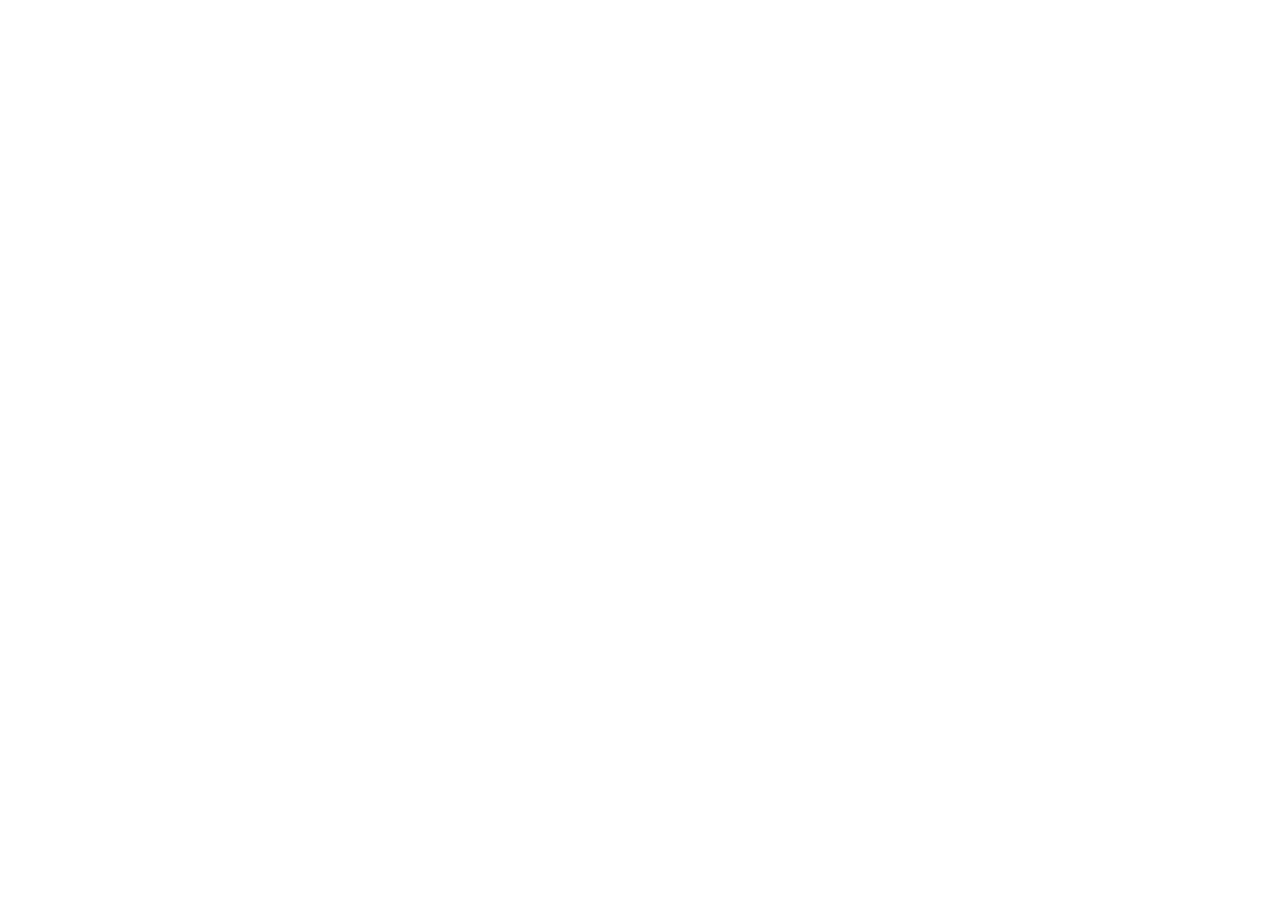
==== compass.html @ 262ec4a4 "Add files via upload" ====
<!-- <!DOCTYPE html>
<html lang="en">
<head>
    <meta charset="UTF-8">
    <meta name="viewport" content="width=device-width, initial-scale=1.0">
    <title>Compass</title>
    <link rel="stylesheet" href="compass.css">
</head>
<body>
    <div class="compass">
        <div class="needle"></div>
    </div>
    <script src="compass.js"></script>
</body>
</html> -->

<div class="full-width-block">
	<div *ngIf="ifIOS" (click)="requestPermissionsIOS()" 
		class="hidden-overlay" [ngClass]="{'hide': overlayClicked }">
	</div>
</div>
---- compass.css ----
/* body {
    margin: 0;
    display: flex;
    justify-content: center;
    align-items: center;
    height: 100vh;
}

.compass {
    width: 200px;
    height: 200px;
    border: 2px solid black;
    border-radius: 50%;
    position: relative;
}

.needle {
    width: 2px;
    height: 100px;
    background-color: red;
    position: absolute;
    top: 50%;
    left: 50%;
    transform-origin: top;
    transform: translateX(-50%) rotate(0deg);
} */



.full-width-block {
    position : relative;
    /* // div which covers entire screen area */
}
   
.full-width-block .hidden-overlay {
position : absolute;
top : 0;
left : 0;
width : 100%;
height : 100%;
/* z-index : // as per your requirement, just make sure overlay is on  top of everything on the screen */
}

.hide {
display : none;
}
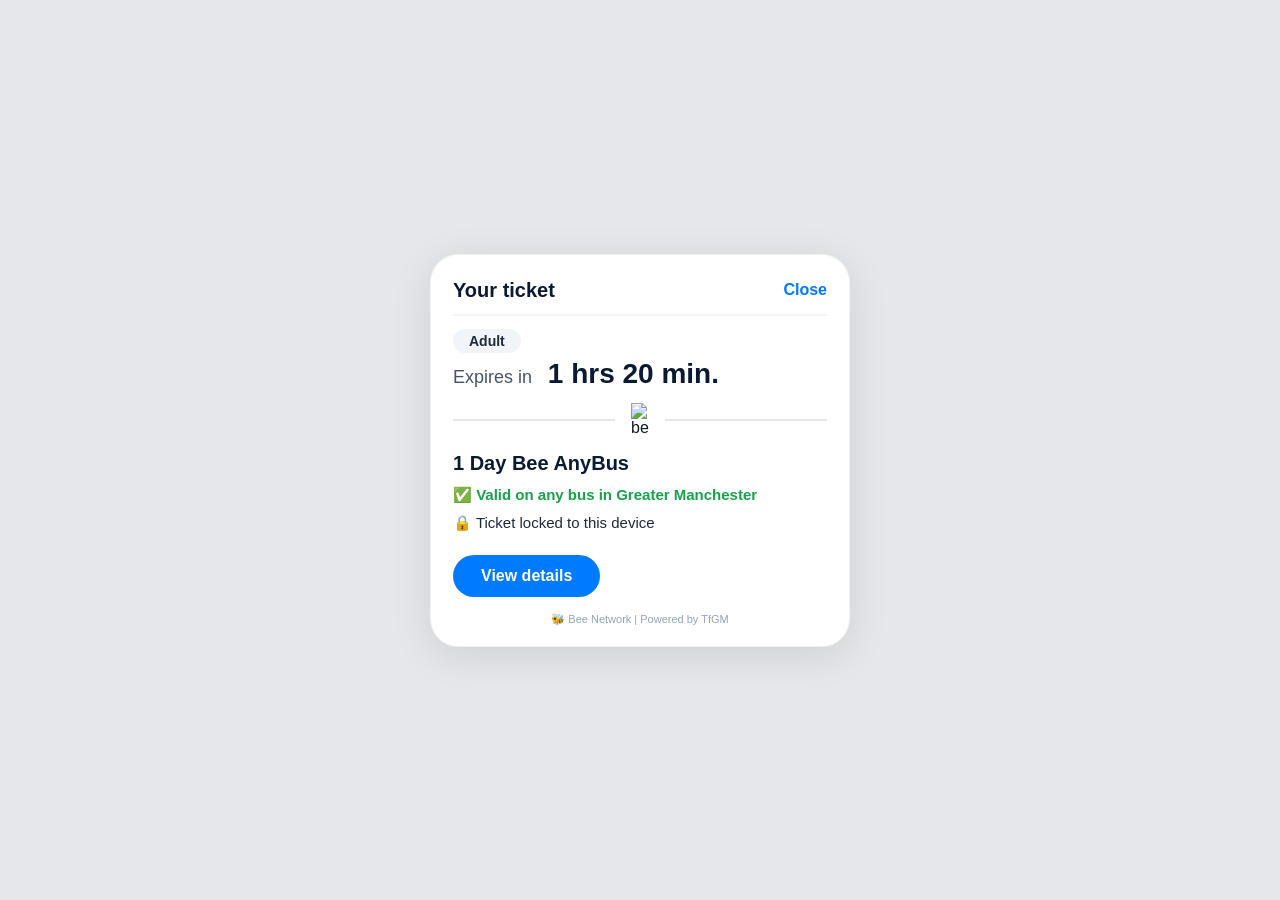
==== commit bc144ccd: "Revamp ticket card layout and functionality Updated the HTML structure and styling for a ticket card" ====
--- a/compass.html
+++ b/compass.html
@@ -1,21 +1,238 @@
-<!-- <!DOCTYPE html>
+<!DOCTYPE html>
 <html lang="en">
 <head>
     <meta charset="UTF-8">
-    <meta name="viewport" content="width=device-width, initial-scale=1.0">
-    <title>Compass</title>
-    <link rel="stylesheet" href="compass.css">
+    <meta name="viewport" content="width=device-width, initial-scale=1.0, maximum-scale=1.0, user-scalable=yes">
+    <title>Your ticket</title>
+    <style>
+        /* ===== إعدادات عامة ===== */
+        * {
+            box-sizing: border-box;
+            margin: 0;
+            padding: 0;
+        }
+        body {
+            font-family: -apple-system, BlinkMacSystemFont, 'Segoe UI', Roboto, sans-serif;
+            background: #e5e7eb;
+            display: flex;
+            justify-content: center;
+            align-items: center;
+            min-height: 100vh;
+            margin: 0;
+            padding: 16px;
+        }
+
+        /* ===== التذكرة ===== */
+        .ticket-card {
+            background: #ffffff;
+            border-radius: 28px;
+            padding: 24px 22px 20px;
+            max-width: 420px;
+            width: 100%;
+            box-shadow: 0 8px 40px rgba(0, 0, 0, 0.10);
+            border: 1px solid #f0f0f0;
+            color: #111827;
+            position: relative;
+            overflow: hidden;
+        }
+
+        /* ===== الهيدر ===== */
+        .ticket-header {
+            display: flex;
+            justify-content: space-between;
+            align-items: center;
+            padding-bottom: 12px;
+            border-bottom: 2px solid #f1f5f9;
+            margin-bottom: 16px;
+        }
+        .ticket-title {
+            font-size: 20px;
+            font-weight: 700;
+            color: #0b1a33;
+        }
+        .ticket-close {
+            color: #007aff;
+            font-weight: 600;
+            font-size: 16px;
+            cursor: default;
+        }
+
+        /* ===== نوع التذكرة (Adult) ===== */
+        .ticket-type {
+            font-size: 16px;
+            font-weight: 600;
+            color: #1e293b;
+            margin: 4px 0 8px;
+        }
+        .ticket-type span {
+            background: #f1f5f9;
+            padding: 4px 16px;
+            border-radius: 30px;
+            font-size: 14px;
+            color: #1e293b;
+        }
+
+        /* ===== العداد ===== */
+        .ticket-expiry {
+            font-size: 28px;
+            font-weight: 700;
+            color: #0b1a33;
+            margin: 6px 0 10px;
+        }
+        .ticket-expiry small {
+            font-size: 18px;
+            font-weight: 500;
+            color: #475569;
+            margin-right: 8px;
+        }
+
+        /* ===== حاوية النحلة (فوق الخط الفاصل) ===== */
+        .bee-divider {
+            display: flex;
+            justify-content: center;
+            align-items: center;
+            margin: 8px 0 12px;
+            position: relative;
+            height: 40px; /* ارتفاع مناسب للنحلة */
+        }
+        /* الخط الفاصل */
+        .bee-divider::before {
+            content: '';
+            position: absolute;
+            top: 50%;
+            left: 0;
+            right: 0;
+            height: 2px;
+            background: #e5e7eb;
+            transform: translateY(-50%);
+            z-index: 0;
+        }
+        /* النحلة فوق الخط */
+        .flying-bee {
+            position: relative;
+            z-index: 1;
+            background: #ffffff; /* لإخفاء جزء من الخط خلف النحلة */
+            padding: 0 16px;
+            width: 50px;
+            animation: flyBee 4s linear infinite;
+        }
+        @keyframes flyBee {
+            0% { transform: translateX(-40px) scaleX(1); }
+            49% { transform: translateX(40px) scaleX(1); }
+            50% { transform: translateX(40px) scaleX(-1); }
+            99% { transform: translateX(-40px) scaleX(-1); }
+            100% { transform: translateX(-40px) scaleX(1); }
+        }
+
+        /* ===== اسم التذكرة ===== */
+        .ticket-name {
+            font-size: 20px;
+            font-weight: 700;
+            color: #0b1a33;
+            margin: 12px 0 8px;
+        }
+
+        /* ===== التفاصيل ===== */
+        .ticket-details {
+            font-size: 15px;
+            color: #1e293b;
+            line-height: 1.6;
+            margin: 8px 0 12px;
+        }
+        .ticket-details .check {
+            color: #16a34a;
+            font-weight: 600;
+        }
+        .ticket-details .lock {
+            display: inline-block;
+            margin-top: 4px;
+        }
+
+        /* ===== زر View details ===== */
+        .view-details {
+            display: inline-block;
+            background: #007aff;
+            color: white;
+            border: none;
+            padding: 12px 28px;
+            border-radius: 40px;
+            font-weight: 700;
+            font-size: 16px;
+            cursor: pointer;
+            margin-top: 8px;
+            transition: 0.2s;
+        }
+        .view-details:hover {
+            background: #005bb5;
+        }
+
+        /* ===== تذييل ===== */
+        .footnote {
+            text-align: center;
+            font-size: 11px;
+            color: #94a3b8;
+            margin-top: 16px;
+        }
+    </style>
 </head>
 <body>
-    <div class="compass">
-        <div class="needle"></div>
+
+    <div class="ticket-card">
+        <!-- الهيدر -->
+        <div class="ticket-header">
+            <span class="ticket-title">Your ticket</span>
+            <span class="ticket-close">Close</span>
+        </div>
+
+        <!-- نوع التذكرة -->
+        <div class="ticket-type">
+            <span>Adult</span>
+        </div>
+
+        <!-- العداد -->
+        <div class="ticket-expiry">
+            <small>Expires in</small> <span id="timer">12 hrs 38 min.</span>
+        </div>
+
+        <!-- ===== النحلة فوق الخط الفاصل ===== -->
+        <div class="bee-divider">
+            <img src="img/bee.png" alt="bee" class="flying-bee">
+        </div>
+
+        <!-- اسم التذكرة -->
+        <div class="ticket-name">1 Day Bee AnyBus</div>
+
+        <!-- التفاصيل -->
+        <div class="ticket-details">
+            <div class="check">✅ Valid on any bus in Greater Manchester</div>
+            <div class="lock">🔒 Ticket locked to this device</div>
+        </div>
+
+        <!-- زر View details -->
+        <button class="view-details" onclick="alert('View details clicked!')">View details</button>
+
+        <!-- تذييل -->
+        <div class="footnote">🐝 Bee Network | Powered by TfGM</div>
     </div>
-    <script src="compass.js"></script>
+
+    <script>
+        // ===== العداد التنازلي التلقائي =====
+        let endOfDay = new Date();
+        endOfDay.setHours(23, 59, 59, 999);
+        let countDownDate = endOfDay.getTime();
+
+        setInterval(function() {
+            let now = new Date().getTime();
+            let distance = countDownDate - now;
+            if (distance > 0) {
+                let hours = Math.floor((distance % (1000 * 60 * 60 * 24)) / (1000 * 60 * 60));
+                let minutes = Math.floor((distance % (1000 * 60 * 60)) / (1000 * 60));
+                document.getElementById('timer').textContent = hours + " hrs " + minutes + " min.";
+            } else {
+                document.getElementById('timer').textContent = "EXPIRED";
+            }
+        }, 1000);
+    </script>
+
 </body>
-</html> -->
-
-<div class="full-width-block">
-	<div *ngIf="ifIOS" (click)="requestPermissionsIOS()" 
-		class="hidden-overlay" [ngClass]="{'hide': overlayClicked }">
-	</div>
-</div>+</html>
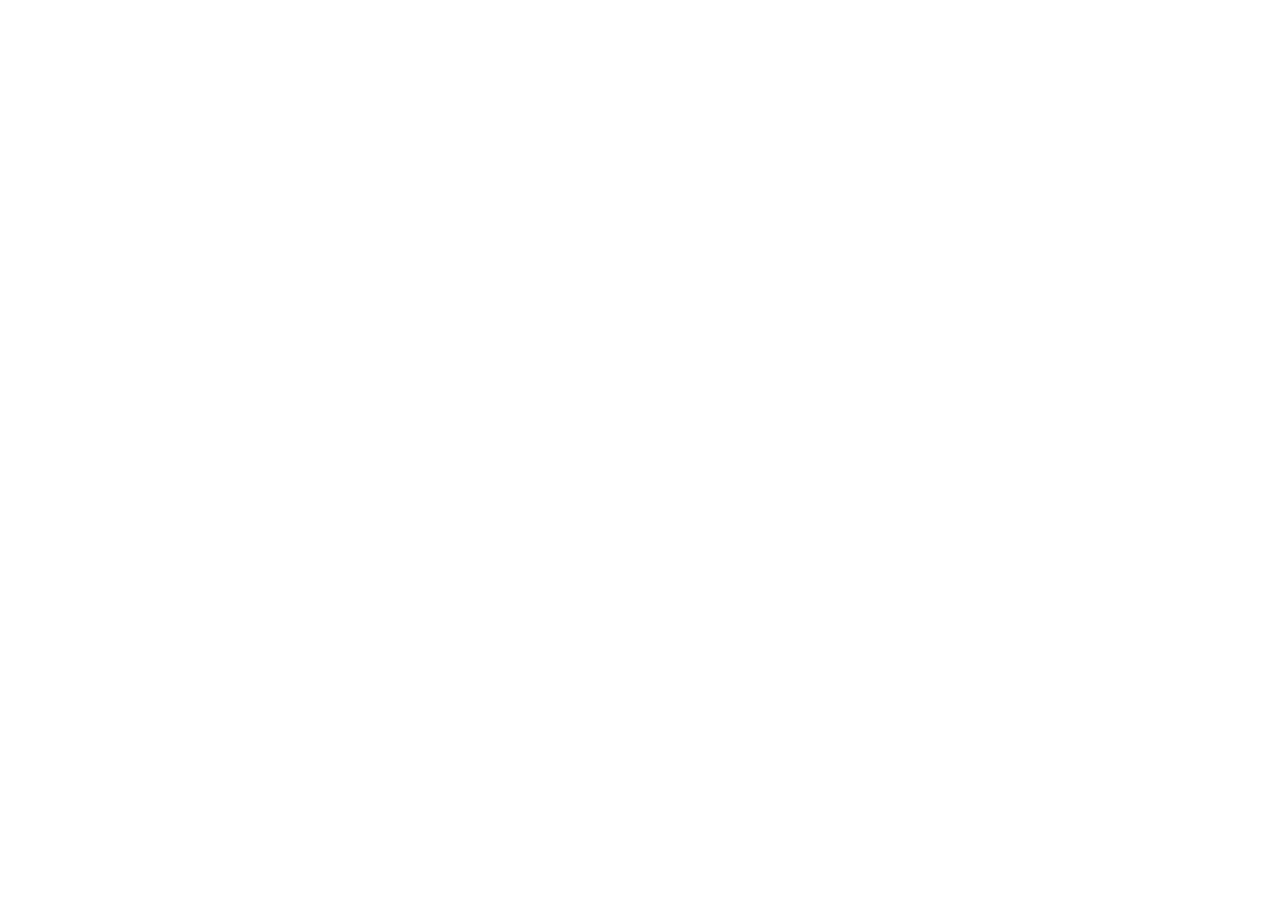
==== commit ecb1f9ed: "Refactor compass.html structure and styles" ====
--- a/compass.html
+++ b/compass.html
@@ -1,238 +1,21 @@
-<!DOCTYPE html>
+<!-- <!DOCTYPE html>
 <html lang="en">
 <head>
     <meta charset="UTF-8">
-    <meta name="viewport" content="width=device-width, initial-scale=1.0, maximum-scale=1.0, user-scalable=yes">
-    <title>Your ticket</title>
-    <style>
-        /* ===== إعدادات عامة ===== */
-        * {
-            box-sizing: border-box;
-            margin: 0;
-            padding: 0;
-        }
-        body {
-            font-family: -apple-system, BlinkMacSystemFont, 'Segoe UI', Roboto, sans-serif;
-            background: #e5e7eb;
-            display: flex;
-            justify-content: center;
-            align-items: center;
-            min-height: 100vh;
-            margin: 0;
-            padding: 16px;
-        }
-
-        /* ===== التذكرة ===== */
-        .ticket-card {
-            background: #ffffff;
-            border-radius: 28px;
-            padding: 24px 22px 20px;
-            max-width: 420px;
-            width: 100%;
-            box-shadow: 0 8px 40px rgba(0, 0, 0, 0.10);
-            border: 1px solid #f0f0f0;
-            color: #111827;
-            position: relative;
-            overflow: hidden;
-        }
-
-        /* ===== الهيدر ===== */
-        .ticket-header {
-            display: flex;
-            justify-content: space-between;
-            align-items: center;
-            padding-bottom: 12px;
-            border-bottom: 2px solid #f1f5f9;
-            margin-bottom: 16px;
-        }
-        .ticket-title {
-            font-size: 20px;
-            font-weight: 700;
-            color: #0b1a33;
-        }
-        .ticket-close {
-            color: #007aff;
-            font-weight: 600;
-            font-size: 16px;
-            cursor: default;
-        }
-
-        /* ===== نوع التذكرة (Adult) ===== */
-        .ticket-type {
-            font-size: 16px;
-            font-weight: 600;
-            color: #1e293b;
-            margin: 4px 0 8px;
-        }
-        .ticket-type span {
-            background: #f1f5f9;
-            padding: 4px 16px;
-            border-radius: 30px;
-            font-size: 14px;
-            color: #1e293b;
-        }
-
-        /* ===== العداد ===== */
-        .ticket-expiry {
-            font-size: 28px;
-            font-weight: 700;
-            color: #0b1a33;
-            margin: 6px 0 10px;
-        }
-        .ticket-expiry small {
-            font-size: 18px;
-            font-weight: 500;
-            color: #475569;
-            margin-right: 8px;
-        }
-
-        /* ===== حاوية النحلة (فوق الخط الفاصل) ===== */
-        .bee-divider {
-            display: flex;
-            justify-content: center;
-            align-items: center;
-            margin: 8px 0 12px;
-            position: relative;
-            height: 40px; /* ارتفاع مناسب للنحلة */
-        }
-        /* الخط الفاصل */
-        .bee-divider::before {
-            content: '';
-            position: absolute;
-            top: 50%;
-            left: 0;
-            right: 0;
-            height: 2px;
-            background: #e5e7eb;
-            transform: translateY(-50%);
-            z-index: 0;
-        }
-        /* النحلة فوق الخط */
-        .flying-bee {
-            position: relative;
-            z-index: 1;
-            background: #ffffff; /* لإخفاء جزء من الخط خلف النحلة */
-            padding: 0 16px;
-            width: 50px;
-            animation: flyBee 4s linear infinite;
-        }
-        @keyframes flyBee {
-            0% { transform: translateX(-40px) scaleX(1); }
-            49% { transform: translateX(40px) scaleX(1); }
-            50% { transform: translateX(40px) scaleX(-1); }
-            99% { transform: translateX(-40px) scaleX(-1); }
-            100% { transform: translateX(-40px) scaleX(1); }
-        }
-
-        /* ===== اسم التذكرة ===== */
-        .ticket-name {
-            font-size: 20px;
-            font-weight: 700;
-            color: #0b1a33;
-            margin: 12px 0 8px;
-        }
-
-        /* ===== التفاصيل ===== */
-        .ticket-details {
-            font-size: 15px;
-            color: #1e293b;
-            line-height: 1.6;
-            margin: 8px 0 12px;
-        }
-        .ticket-details .check {
-            color: #16a34a;
-            font-weight: 600;
-        }
-        .ticket-details .lock {
-            display: inline-block;
-            margin-top: 4px;
-        }
-
-        /* ===== زر View details ===== */
-        .view-details {
-            display: inline-block;
-            background: #007aff;
-            color: white;
-            border: none;
-            padding: 12px 28px;
-            border-radius: 40px;
-            font-weight: 700;
-            font-size: 16px;
-            cursor: pointer;
-            margin-top: 8px;
-            transition: 0.2s;
-        }
-        .view-details:hover {
-            background: #005bb5;
-        }
-
-        /* ===== تذييل ===== */
-        .footnote {
-            text-align: center;
-            font-size: 11px;
-            color: #94a3b8;
-            margin-top: 16px;
-        }
-    </style>
+    <meta name="viewport" content="width=device-width, initial-scale=1.0">
+    <title>Compass</title>
+    <link rel="stylesheet" href="compass.css">
 </head>
 <body>
+    <div class="compass">
+        <div class="needle"></div>
+    </div>
+    <script src="compass.js"></script>
+</body>
+</html> -->
 
-    <div class="ticket-card">
-        <!-- الهيدر -->
-        <div class="ticket-header">
-            <span class="ticket-title">Your ticket</span>
-            <span class="ticket-close">Close</span>
-        </div>
-
-        <!-- نوع التذكرة -->
-        <div class="ticket-type">
-            <span>Adult</span>
-        </div>
-
-        <!-- العداد -->
-        <div class="ticket-expiry">
-            <small>Expires in</small> <span id="timer">12 hrs 38 min.</span>
-        </div>
-
-        <!-- ===== النحلة فوق الخط الفاصل ===== -->
-        <div class="bee-divider">
-            <img src="img/bee.png" alt="bee" class="flying-bee">
-        </div>
-
-        <!-- اسم التذكرة -->
-        <div class="ticket-name">1 Day Bee AnyBus</div>
-
-        <!-- التفاصيل -->
-        <div class="ticket-details">
-            <div class="check">✅ Valid on any bus in Greater Manchester</div>
-            <div class="lock">🔒 Ticket locked to this device</div>
-        </div>
-
-        <!-- زر View details -->
-        <button class="view-details" onclick="alert('View details clicked!')">View details</button>
-
-        <!-- تذييل -->
-        <div class="footnote">🐝 Bee Network | Powered by TfGM</div>
-    </div>
-
-    <script>
-        // ===== العداد التنازلي التلقائي =====
-        let endOfDay = new Date();
-        endOfDay.setHours(23, 59, 59, 999);
-        let countDownDate = endOfDay.getTime();
-
-        setInterval(function() {
-            let now = new Date().getTime();
-            let distance = countDownDate - now;
-            if (distance > 0) {
-                let hours = Math.floor((distance % (1000 * 60 * 60 * 24)) / (1000 * 60 * 60));
-                let minutes = Math.floor((distance % (1000 * 60 * 60)) / (1000 * 60));
-                document.getElementById('timer').textContent = hours + " hrs " + minutes + " min.";
-            } else {
-                document.getElementById('timer').textContent = "EXPIRED";
-            }
-        }, 1000);
-    </script>
-
-</body>
-</html>
+<div class="full-width-block">
+	<div *ngIf="ifIOS" (click)="requestPermissionsIOS()" 
+		class="hidden-overlay" [ngClass]="{'hide': overlayClicked }">
+	</div>
+</div>
--- a/compass.css
+++ b/compass.css
@@ -0,0 +1,46 @@
+/* body {
+    margin: 0;
+    display: flex;
+    justify-content: center;
+    align-items: center;
+    height: 100vh;
+}
+
+.compass {
+    width: 200px;
+    height: 200px;
+    border: 2px solid black;
+    border-radius: 50%;
+    position: relative;
+}
+
+.needle {
+    width: 2px;
+    height: 100px;
+    background-color: red;
+    position: absolute;
+    top: 50%;
+    left: 50%;
+    transform-origin: top;
+    transform: translateX(-50%) rotate(0deg);
+} */
+
+
+
+.full-width-block {
+    position : relative;
+    /* // div which covers entire screen area */
+}
+   
+.full-width-block .hidden-overlay {
+position : absolute;
+top : 0;
+left : 0;
+width : 100%;
+height : 100%;
+/* z-index : // as per your requirement, just make sure overlay is on  top of everything on the screen */
+}
+
+.hide {
+display : none;
+}
